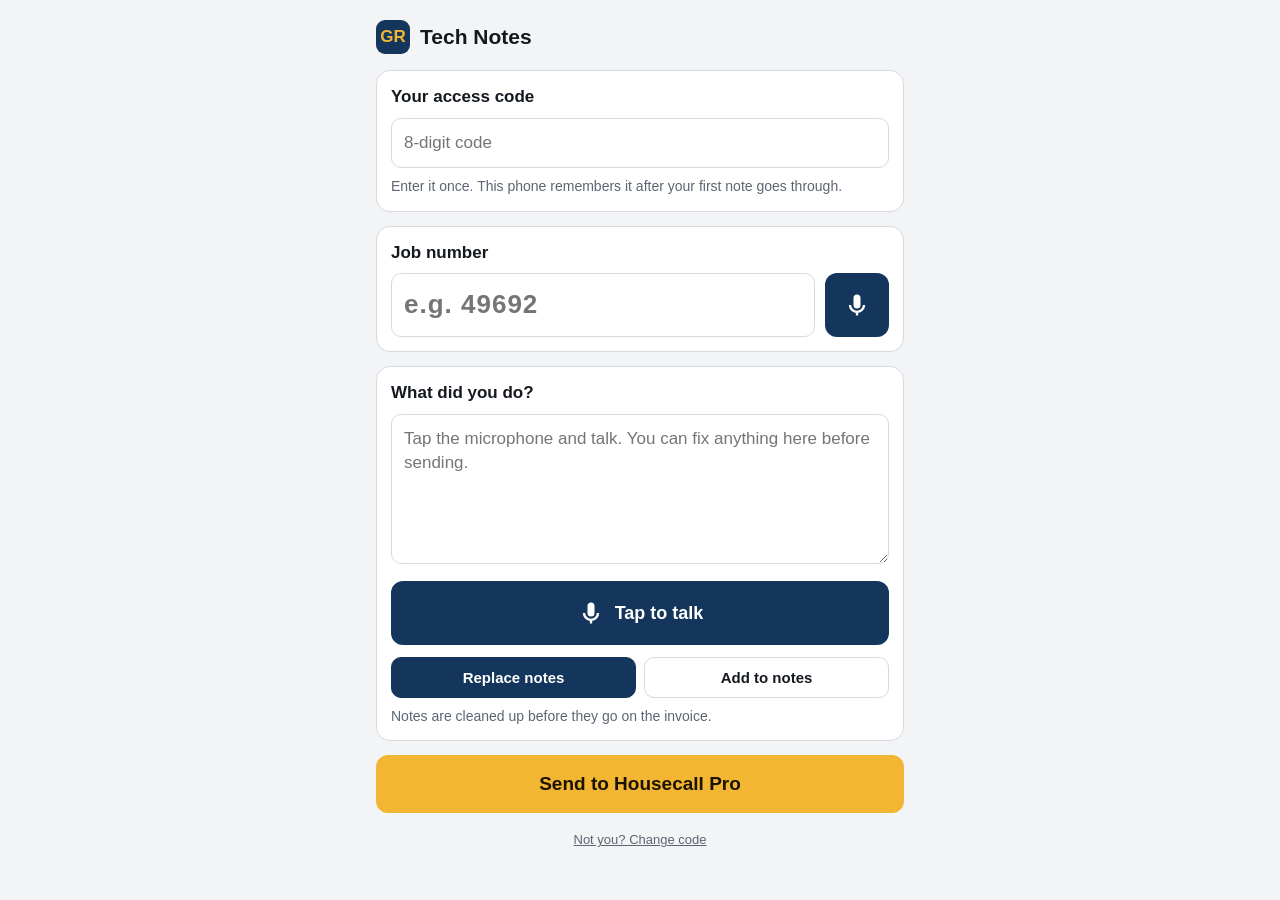
==== index.html @ 6d9fc936 "Fix repeated words in voice notes on Android Listen one phrase at a time instead of Chrome's continu" ====
<!doctype html>
<html lang="en">
<head>
<meta charset="utf-8">
<meta name="viewport" content="width=device-width, initial-scale=1, viewport-fit=cover">
<meta name="theme-color" content="#14365c">
<meta name="robots" content="noindex">
<title>Tech Notes</title>
<link rel="icon" href="data:image/svg+xml,%3Csvg xmlns='http://www.w3.org/2000/svg' viewBox='0 0 64 64'%3E%3Crect width='64' height='64' rx='14' fill='%2314365c'/%3E%3Crect x='25' y='12' width='14' height='26' rx='7' fill='%23f2b632'/%3E%3Cpath d='M18 32a14 14 0 0 0 28 0' stroke='%23f2b632' stroke-width='4' fill='none'/%3E%3Crect x='30' y='46' width='4' height='8' fill='%23f2b632'/%3E%3C/svg%3E">
<style>
  :root {
    --bg: #f3f4f6; --card: #ffffff; --ink: #14181f; --muted: #5d6573; --line: #d5d9e0;
    --brand: #14365c; --accent: #f2b632; --ok-bg: #e4f4e8; --ok-ink: #14532d;
    --err-bg: #fde8e8; --err-ink: #7f1d1d; --rec: #c62828;
  }
  @media (prefers-color-scheme: dark) {
    :root { --bg: #0f1216; --card: #191d23; --ink: #eef1f5; --muted: #9aa3b0; --line: #2e343d;
      --ok-bg: #12301d; --ok-ink: #b9f0c9; --err-bg: #3a1515; --err-ink: #ffc9c9; }
  }
  * { box-sizing: border-box; }
  html, body { margin: 0; background: var(--bg); color: var(--ink); }
  body { font: 17px/1.45 -apple-system, "Segoe UI", Roboto, Arial, sans-serif;
         padding: 16px 16px calc(24px + env(safe-area-inset-bottom)); max-width: 560px; margin: 0 auto; }
  header { display: flex; align-items: center; gap: 10px; margin: 4px 0 16px; }
  header .dot { width: 34px; height: 34px; border-radius: 9px; background: var(--brand);
                display: grid; place-items: center; color: var(--accent); font-weight: 800; }
  h1 { font-size: 21px; margin: 0; }
  .card { background: var(--card); border: 1px solid var(--line); border-radius: 14px; padding: 14px; margin-bottom: 14px; }
  label { display: block; font-weight: 650; margin-bottom: 8px; }
  .row { display: flex; gap: 10px; align-items: stretch; }
  input, textarea { width: 100%; font: inherit; color: var(--ink); background: var(--card);
                    border: 1px solid var(--line); border-radius: 10px; padding: 12px; }
  #job { font-size: 26px; font-weight: 700; letter-spacing: 1px; }
  textarea { min-height: 150px; resize: vertical; }
  .mic { flex: 0 0 64px; border: 0; border-radius: 12px; background: var(--brand); color: #fff;
         display: grid; place-items: center; cursor: pointer; }
  .mic svg { width: 28px; height: 28px; }
  .mic.big { width: 100%; height: 64px; flex: none; margin-top: 10px; font-family: inherit; font-size: 18px; font-weight: 650; gap: 10px;
             display: flex; justify-content: center; align-items: center; }
  .mic.rec { background: var(--rec); animation: pulse 1.2s infinite; }
  @keyframes pulse { 50% { opacity: .75; } }
  .hint { font-size: 14px; color: var(--muted); margin-top: 8px; }
  .toggle { display: flex; gap: 8px; margin-top: 12px; }
  .toggle button { flex: 1; padding: 11px; font-family: inherit; font-size: 15px; font-weight: 600; border-radius: 10px;
                   border: 1px solid var(--line); background: var(--card); color: var(--ink); }
  .toggle button[aria-pressed="true"] { background: var(--brand); color: #fff; border-color: var(--brand); }
  #send { width: 100%; padding: 18px; border: 0; border-radius: 12px; background: var(--accent);
          color: #1a1300; font-family: inherit; font-size: 19px; font-weight: 800; }
  #send:disabled { opacity: .55; }
  #msg { display: none; white-space: pre-wrap; border-radius: 12px; padding: 14px; margin-top: 14px; }
  #msg.ok { display: block; background: var(--ok-bg); color: var(--ok-ink); }
  #msg.err { display: block; background: var(--err-bg); color: var(--err-ink); }
  #codeCard { display: none; }
  a { color: inherit; }
  footer { text-align: center; font-size: 13px; color: var(--muted); margin-top: 18px; }
</style>
</head>
<body>
<header>
  <div class="dot">GR</div>
  <h1>Tech Notes</h1>
</header>

<div class="card" id="codeCard">
  <label for="code">Your access code</label>
  <input id="code" inputmode="numeric" autocomplete="off" placeholder="8-digit code">
  <div class="hint">Enter it once. This phone remembers it after your first note goes through.</div>
</div>

<div class="card">
  <label for="job">Job number</label>
  <div class="row">
    <input id="job" inputmode="numeric" autocomplete="off" placeholder="e.g. 49692">
    <button class="mic" id="micJob" aria-label="Say the job number">
      <svg viewBox="0 0 24 24" fill="currentColor"><path d="M12 15a3 3 0 0 0 3-3V6a3 3 0 0 0-6 0v6a3 3 0 0 0 3 3zm5-3a5 5 0 0 1-10 0H5a7 7 0 0 0 6 6.92V21h2v-2.08A7 7 0 0 0 19 12h-2z"/></svg>
    </button>
  </div>
</div>

<div class="card">
  <label for="notes">What did you do?</label>
  <textarea id="notes" placeholder="Tap the microphone and talk. You can fix anything here before sending."></textarea>
  <button class="mic big" id="micNotes">
    <svg viewBox="0 0 24 24" fill="currentColor" width="24" height="24"><path d="M12 15a3 3 0 0 0 3-3V6a3 3 0 0 0-6 0v6a3 3 0 0 0 3 3zm5-3a5 5 0 0 1-10 0H5a7 7 0 0 0 6 6.92V21h2v-2.08A7 7 0 0 0 19 12h-2z"/></svg>
    <span id="micNotesLabel">Tap to talk</span>
  </button>
  <div class="toggle" role="group" aria-label="Replace or add">
    <button id="modeReplace" aria-pressed="true">Replace notes</button>
    <button id="modeAppend" aria-pressed="false">Add to notes</button>
  </div>
  <div class="hint">Notes are cleaned up before they go on the invoice.</div>
</div>

<button id="send">Send to Housecall Pro</button>
<div id="msg" role="status" aria-live="polite"></div>

<footer><a href="#" id="forget">Not you? Change code</a></footer>

<script>
(function () {
  var ENDPOINT = "https://script.google.com/macros/s/AKfycbzmZAs9GmVh6srwcwMabNf2LKEjMH1lumMvy5vlB1AKVbMMjQnGfTmN0z67UpTQc4JC_w/exec";
  var KEY = "grTechCode";
  function $(id) { return document.getElementById(id); }
  function get(k) { try { return localStorage.getItem(k) || ""; } catch (e) { return ""; } }
  function put(k, v) { try { localStorage.setItem(k, v); } catch (e) {} }
  function drop(k) { try { localStorage.removeItem(k); } catch (e) {} }

  function refreshWho() {
    var has = !!get(KEY);
    $("codeCard").style.display = has ? "none" : "block";
  }
  refreshWho();
  $("forget").onclick = function (e) { e.preventDefault(); drop(KEY); $("code").value = ""; refreshWho(); };

  var mode = "replace";
  function setMode(m) {
    mode = m;
    $("modeReplace").setAttribute("aria-pressed", m === "replace");
    $("modeAppend").setAttribute("aria-pressed", m === "append");
  }
  $("modeReplace").onclick = function () { setMode("replace"); };
  $("modeAppend").onclick = function () { setMode("append"); };

  function show(text, ok) { var m = $("msg"); m.textContent = text; m.className = ok ? "ok" : "err"; }

  // ---- speech ----
  var SR = window.SpeechRecognition || window.webkitSpeechRecognition;
  if (!SR) {
    $("micJob").style.display = "none";
    $("micNotes").style.display = "none";
    $("notes").placeholder = "Voice input isn't supported in this browser. Use Chrome, or the microphone on your keyboard.";
  }

  var WORDS = { zero: 0, oh: 0, o: 0, one: 1, won: 1, two: 2, to: 2, too: 2, three: 3, four: 4, for: 4, five: 5,
                six: 6, seven: 7, eight: 8, ate: 8, nine: 9 };
  function toDigits(s) {
    return s.toLowerCase().replace(/[a-z]+/g, function (w) { return w in WORDS ? String(WORDS[w]) : " "; })
            .replace(/[^0-9-]/g, "");
  }

  var active = null;
  function stopAll() { if (active) { active.keep = false; try { active.rec.stop(); } catch (e) {} } }

  function listen(btn, opts) {
    if (active && active.btn === btn) { stopAll(); return; }
    stopAll();
    // Chrome on Android repeats words in continuous mode, so we always listen one
    // phrase at a time and restart between phrases while the button is on.
    var state = { btn: btn, keep: !!opts.continuous, rec: null, lastHeard: Date.now() };
    var base = opts.base ? opts.base() : "";
    function start() {
      var rec = new SR();
      rec.lang = "en-US";
      rec.continuous = false;
      rec.interimResults = true;
      rec.maxAlternatives = 1;
      state.rec = rec;
      rec.onresult = function (ev) {
        // Use only the newest result; Android can resend earlier partials.
        var r = ev.results[ev.results.length - 1];
        var text = r[0].transcript.trim();
        state.lastHeard = Date.now();
        if (r.isFinal) opts.onText(base, text + " ", "");
        else opts.onText(base, "", text);
      };
      rec.onerror = function (ev) {
        if (ev.error === "not-allowed" || ev.error === "service-not-allowed") {
          state.keep = false;
          show("❌ Microphone is blocked. Allow microphone access for this site in your browser settings.", false);
        }
      };
      rec.onend = function () {
        base = opts.base ? opts.base() : base;
        var idle = Date.now() - state.lastHeard > 20000;  // stop after 20s of silence
        if (state.keep && !idle && active === state) { try { start(); } catch (e) { finish(); } }
        else finish();
      };
      rec.start();
    }
    function finish() {
      btn.classList.remove("rec");
      if (opts.label) opts.label(false);
      if (active === state) active = null;
      if (opts.done) opts.done();
    }
    active = state;
    btn.classList.add("rec");
    if (opts.label) opts.label(true);
    try { start(); } catch (e) { finish(); }
  }

  $("micJob").onclick = function () {
    listen($("micJob"), {
      continuous: false,
      onText: function (_b, fin, interim) { var d = toDigits(fin + interim); if (d) $("job").value = d; }
    });
  };

  $("micNotes").onclick = function () {
    listen($("micNotes"), {
      continuous: true,
      base: function () { var v = $("notes").value.trim(); return v ? v + " " : ""; },
      onText: function (base, fin, interim) { $("notes").value = (base + fin + interim).replace(/\s+/g, " ").trimStart(); },
      label: function (on) { $("micNotesLabel").textContent = on ? "Listening… tap to stop" : "Tap to talk"; }
    });
  };

  // ---- send ----
  $("send").onclick = function () {
    stopAll();
    var code = get(KEY) || $("code").value.trim();
    var job = $("job").value.trim();
    var notes = $("notes").value.trim();
    if (!code) { show("❌ Enter your access code first.", false); return; }
    if (!/^\d+(-\d+)?$/.test(job)) { show("❌ Say or type the job number.", false); return; }
    if (!notes) { show("❌ Add your notes first.", false); return; }
    var b = $("send");
    b.disabled = true; b.textContent = "Sending…"; $("msg").className = "";
    fetch(ENDPOINT, {
      method: "POST",
      headers: { "Content-Type": "text/plain" },
      body: JSON.stringify({ token: code, job: job, summary: notes, mode: mode })
    }).then(function (r) { return r.text(); }).then(function (t) {
      var ok = t.indexOf("✅") === 0;
      show(t, ok);
      if (ok) {
        if (!get(KEY)) put(KEY, code);
        $("notes").value = ""; setMode("replace"); refreshWho();
      }
    }).catch(function () {
      show("❌ Couldn't reach the server. Check your signal and try again. Your notes are still here.", false);
    }).then(function () { b.disabled = false; b.textContent = "Send to Housecall Pro"; });
  };
})();
</script>
</body>
</html>
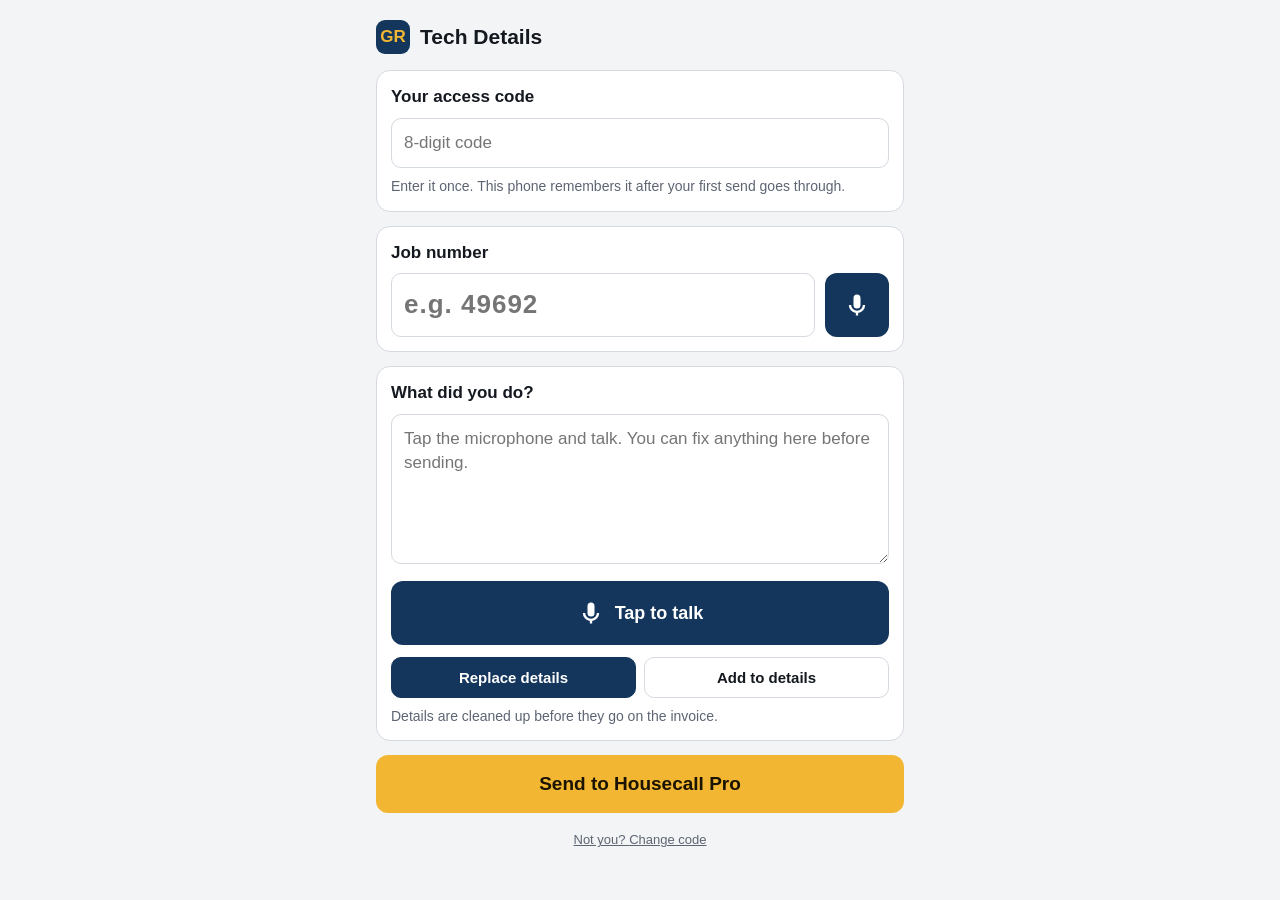
==== commit ee9e29df: "Rename notes to details on the page Co-Authored-By: Claude Opus 5.5 <noreply@anthropic.com> Claude-S" ====
--- a/index.html
+++ b/index.html
@@ -5,7 +5,7 @@
 <meta name="viewport" content="width=device-width, initial-scale=1, viewport-fit=cover">
 <meta name="theme-color" content="#14365c">
 <meta name="robots" content="noindex">
-<title>Tech Notes</title>
+<title>Tech Details</title>
 <link rel="icon" href="data:image/svg+xml,%3Csvg xmlns='http://www.w3.org/2000/svg' viewBox='0 0 64 64'%3E%3Crect width='64' height='64' rx='14' fill='%2314365c'/%3E%3Crect x='25' y='12' width='14' height='26' rx='7' fill='%23f2b632'/%3E%3Cpath d='M18 32a14 14 0 0 0 28 0' stroke='%23f2b632' stroke-width='4' fill='none'/%3E%3Crect x='30' y='46' width='4' height='8' fill='%23f2b632'/%3E%3C/svg%3E">
 <style>
   :root {
@@ -58,13 +58,13 @@
 <body>
 <header>
   <div class="dot">GR</div>
-  <h1>Tech Notes</h1>
+  <h1>Tech Details</h1>
 </header>
 
 <div class="card" id="codeCard">
   <label for="code">Your access code</label>
   <input id="code" inputmode="numeric" autocomplete="off" placeholder="8-digit code">
-  <div class="hint">Enter it once. This phone remembers it after your first note goes through.</div>
+  <div class="hint">Enter it once. This phone remembers it after your first send goes through.</div>
 </div>
 
 <div class="card">
@@ -85,10 +85,10 @@
     <span id="micNotesLabel">Tap to talk</span>
   </button>
   <div class="toggle" role="group" aria-label="Replace or add">
-    <button id="modeReplace" aria-pressed="true">Replace notes</button>
-    <button id="modeAppend" aria-pressed="false">Add to notes</button>
+    <button id="modeReplace" aria-pressed="true">Replace details</button>
+    <button id="modeAppend" aria-pressed="false">Add to details</button>
   </div>
-  <div class="hint">Notes are cleaned up before they go on the invoice.</div>
+  <div class="hint">Details are cleaned up before they go on the invoice.</div>
 </div>
 
 <button id="send">Send to Housecall Pro</button>
@@ -139,14 +139,20 @@
   }
 
   var active = null;
-  function stopAll() { if (active) { active.keep = false; try { active.rec.stop(); } catch (e) {} } }
+  // Stop listening; if cb is given, call it once the last phrase has been written in.
+  function stopAll(cb) {
+    if (!active) { if (cb) cb(); return; }
+    if (cb) active.after.push(cb);
+    active.keep = false;
+    try { active.rec.stop(); } catch (e) {}
+  }
 
   function listen(btn, opts) {
     if (active && active.btn === btn) { stopAll(); return; }
     stopAll();
     // Chrome on Android repeats words in continuous mode, so we always listen one
     // phrase at a time and restart between phrases while the button is on.
-    var state = { btn: btn, keep: !!opts.continuous, rec: null, lastHeard: Date.now() };
+    var state = { btn: btn, keep: !!opts.continuous, rec: null, lastHeard: Date.now(), after: [] };
     var base = opts.base ? opts.base() : "";
     function start() {
       var rec = new SR();
@@ -182,6 +188,8 @@
       if (opts.label) opts.label(false);
       if (active === state) active = null;
       if (opts.done) opts.done();
+      var cbs = state.after; state.after = [];
+      cbs.forEach(function (f) { f(); });
     }
     active = state;
     btn.classList.add("rec");
@@ -207,13 +215,24 @@
 
   // ---- send ----
   $("send").onclick = function () {
-    stopAll();
+    var b = $("send");
+    if (b.disabled) return;
+    if (!active) { send(); return; }
+    // Still listening: stop the mic and wait for the last phrase before sending.
+    b.disabled = true; b.textContent = "Finishing…";
+    var done = false;
+    function go() { if (done) return; done = true; b.disabled = false; send(); }
+    stopAll(go);
+    setTimeout(go, 2500);
+  };
+
+  function send() {
     var code = get(KEY) || $("code").value.trim();
     var job = $("job").value.trim();
     var notes = $("notes").value.trim();
     if (!code) { show("❌ Enter your access code first.", false); return; }
     if (!/^\d+(-\d+)?$/.test(job)) { show("❌ Say or type the job number.", false); return; }
-    if (!notes) { show("❌ Add your notes first.", false); return; }
+    if (!notes) { show("❌ Add your details first.", false); return; }
     var b = $("send");
     b.disabled = true; b.textContent = "Sending…"; $("msg").className = "";
     fetch(ENDPOINT, {
@@ -228,9 +247,9 @@
         $("notes").value = ""; setMode("replace"); refreshWho();
       }
     }).catch(function () {
-      show("❌ Couldn't reach the server. Check your signal and try again. Your notes are still here.", false);
+      show("❌ Couldn't reach the server. Check your signal and try again. Your details are still here.", false);
     }).then(function () { b.disabled = false; b.textContent = "Send to Housecall Pro"; });
-  };
+  }
 })();
 </script>
 </body>
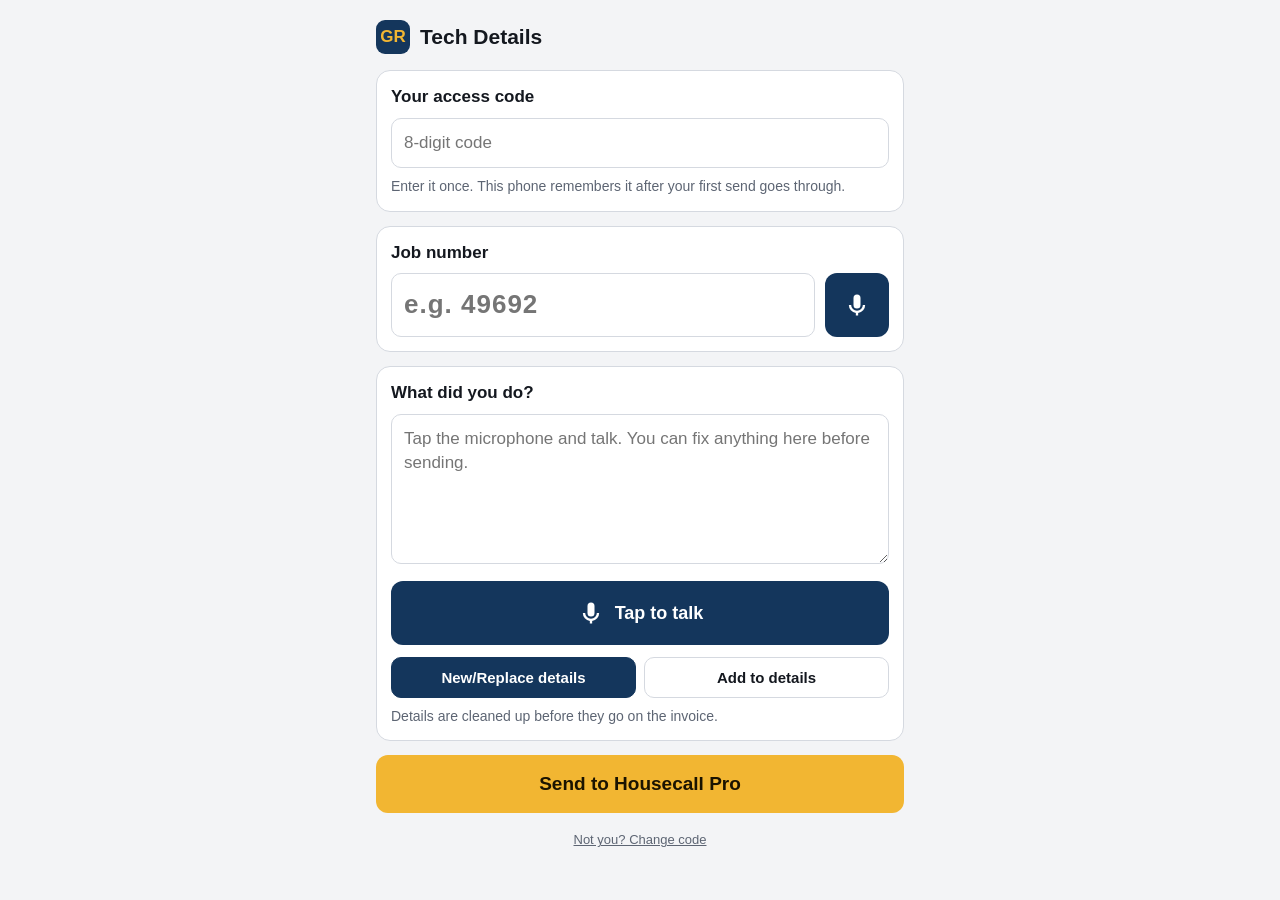
==== commit 5fb503a2: "Rename Replace details button to New/Replace details Co-Authored-By: Claude Opus 5.5 <noreply@anthro" ====
--- a/index.html
+++ b/index.html
@@ -85,7 +85,7 @@
     <span id="micNotesLabel">Tap to talk</span>
   </button>
   <div class="toggle" role="group" aria-label="Replace or add">
-    <button id="modeReplace" aria-pressed="true">Replace details</button>
+    <button id="modeReplace" aria-pressed="true">New/Replace details</button>
     <button id="modeAppend" aria-pressed="false">Add to details</button>
   </div>
   <div class="hint">Details are cleaned up before they go on the invoice.</div>
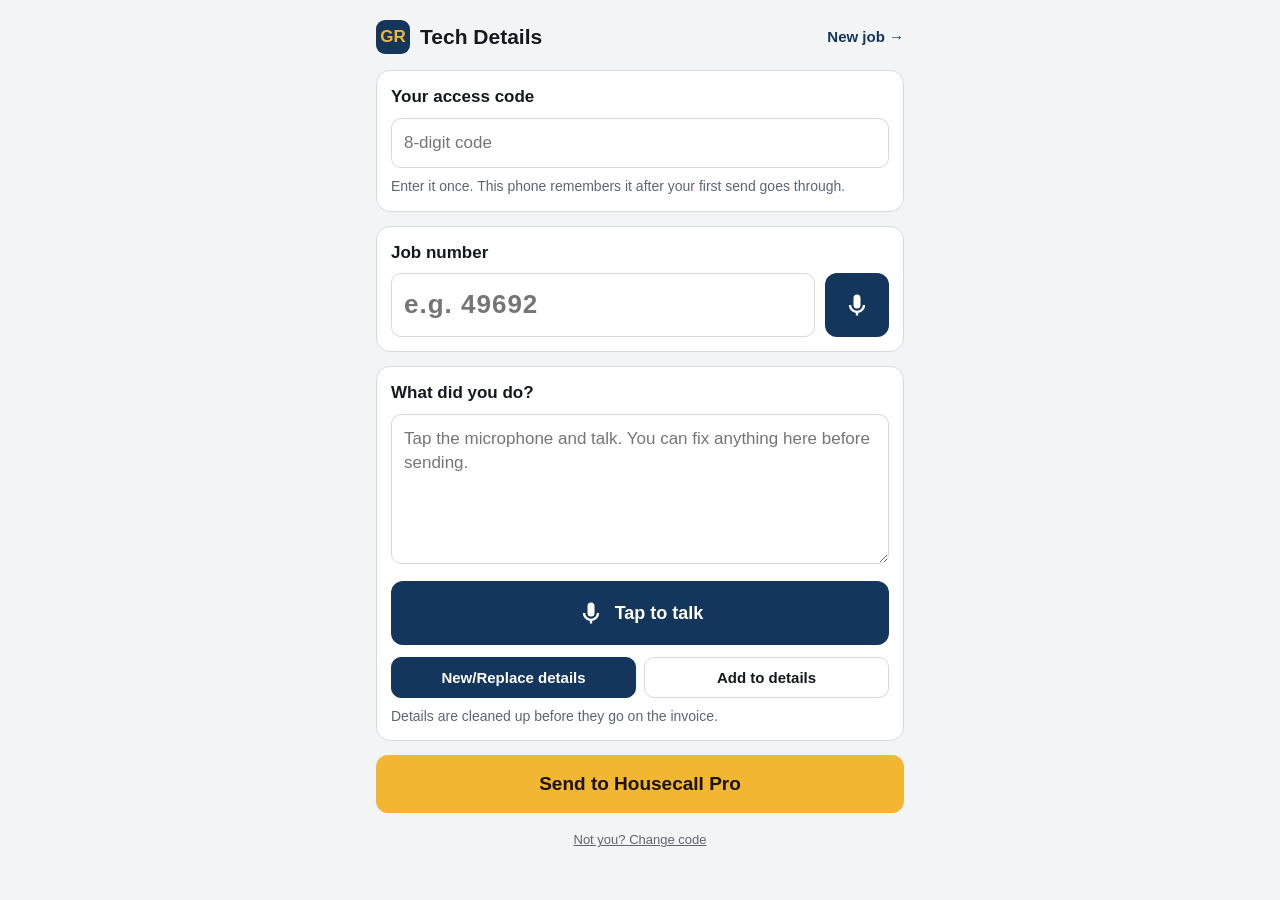
==== commit e589ef0a: "Add New Job voice page; link it from Job notes Co-Authored-By: Claude Opus 5.5 <noreply@anthropic.co" ====
--- a/index.html
+++ b/index.html
@@ -24,7 +24,9 @@
   header { display: flex; align-items: center; gap: 10px; margin: 4px 0 16px; }
   header .dot { width: 34px; height: 34px; border-radius: 9px; background: var(--brand);
                 display: grid; place-items: center; color: var(--accent); font-weight: 800; }
-  h1 { font-size: 21px; margin: 0; }
+  h1 { font-size: 21px; margin: 0; flex: 1; }
+  header a { font-size: 15px; font-weight: 600; color: var(--brand); text-decoration: none; white-space: nowrap; }
+  @media (prefers-color-scheme: dark) { header a { color: var(--accent); } }
   .card { background: var(--card); border: 1px solid var(--line); border-radius: 14px; padding: 14px; margin-bottom: 14px; }
   label { display: block; font-weight: 650; margin-bottom: 8px; }
   .row { display: flex; gap: 10px; align-items: stretch; }
@@ -59,6 +61,7 @@
 <header>
   <div class="dot">GR</div>
   <h1>Tech Details</h1>
+  <a href="new-job.html">New job →</a>
 </header>
 
 <div class="card" id="codeCard">
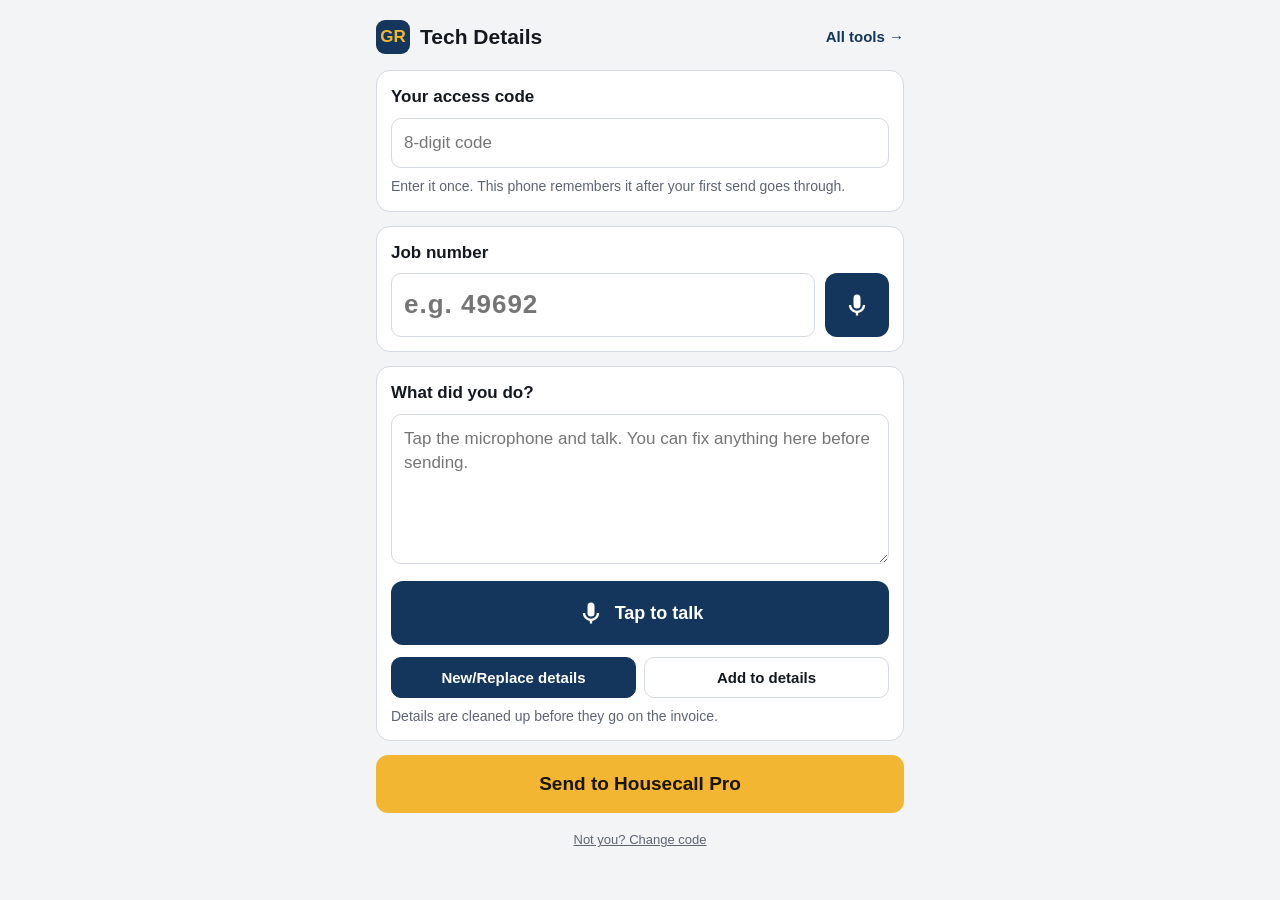
==== commit 90ce4955: "Add voice tools: home page, Dispatch, Estimate, Order Material + Apps Scripts - home.html: one acces" ====
--- a/index.html
+++ b/index.html
@@ -23,10 +23,10 @@
          padding: 16px 16px calc(24px + env(safe-area-inset-bottom)); max-width: 560px; margin: 0 auto; }
   header { display: flex; align-items: center; gap: 10px; margin: 4px 0 16px; }
   header .dot { width: 34px; height: 34px; border-radius: 9px; background: var(--brand);
-                display: grid; place-items: center; color: var(--accent); font-weight: 800; }
+                display: grid; place-items: center; color: var(--accent); font-weight: 800; text-decoration: none; flex: none; }
   h1 { font-size: 21px; margin: 0; flex: 1; }
-  header a { font-size: 15px; font-weight: 600; color: var(--brand); text-decoration: none; white-space: nowrap; }
-  @media (prefers-color-scheme: dark) { header a { color: var(--accent); } }
+  header a.nav { font-size: 15px; font-weight: 600; color: var(--brand); text-decoration: none; white-space: nowrap; }
+  @media (prefers-color-scheme: dark) { header a.nav { color: var(--accent); } }
   .card { background: var(--card); border: 1px solid var(--line); border-radius: 14px; padding: 14px; margin-bottom: 14px; }
   label { display: block; font-weight: 650; margin-bottom: 8px; }
   .row { display: flex; gap: 10px; align-items: stretch; }
@@ -59,9 +59,9 @@
 </head>
 <body>
 <header>
-  <div class="dot">GR</div>
+  <a class="dot" href="home.html" aria-label="All tools">GR</a>
   <h1>Tech Details</h1>
-  <a href="new-job.html">New job →</a>
+  <a class="nav" href="home.html">All tools →</a>
 </header>
 
 <div class="card" id="codeCard">
@@ -99,9 +99,11 @@
 
 <footer><a href="#" id="forget">Not you? Change code</a></footer>
 
+<script src="config.js"></script>
 <script>
 (function () {
-  var ENDPOINT = "https://script.google.com/macros/s/AKfycbzmZAs9GmVh6srwcwMabNf2LKEjMH1lumMvy5vlB1AKVbMMjQnGfTmN0z67UpTQc4JC_w/exec";
+  var ENDPOINT = (window.GR_ENDPOINTS && window.GR_ENDPOINTS.notes) ||
+                 "https://script.google.com/macros/s/AKfycbzmZAs9GmVh6srwcwMabNf2LKEjMH1lumMvy5vlB1AKVbMMjQnGfTmN0z67UpTQc4JC_w/exec";
   var KEY = "grTechCode";
   function $(id) { return document.getElementById(id); }
   function get(k) { try { return localStorage.getItem(k) || ""; } catch (e) { return ""; } }
@@ -247,6 +249,7 @@
       show(t, ok);
       if (ok) {
         if (!get(KEY)) put(KEY, code);
+        try { var r = JSON.parse(get("grRecent") || "[]"); r.unshift({ tool: "Job Notes", text: "Job " + job, at: Date.now() }); put("grRecent", JSON.stringify(r.slice(0, 20))); } catch (e) {}
         $("notes").value = ""; setMode("replace"); refreshWho();
       }
     }).catch(function () {
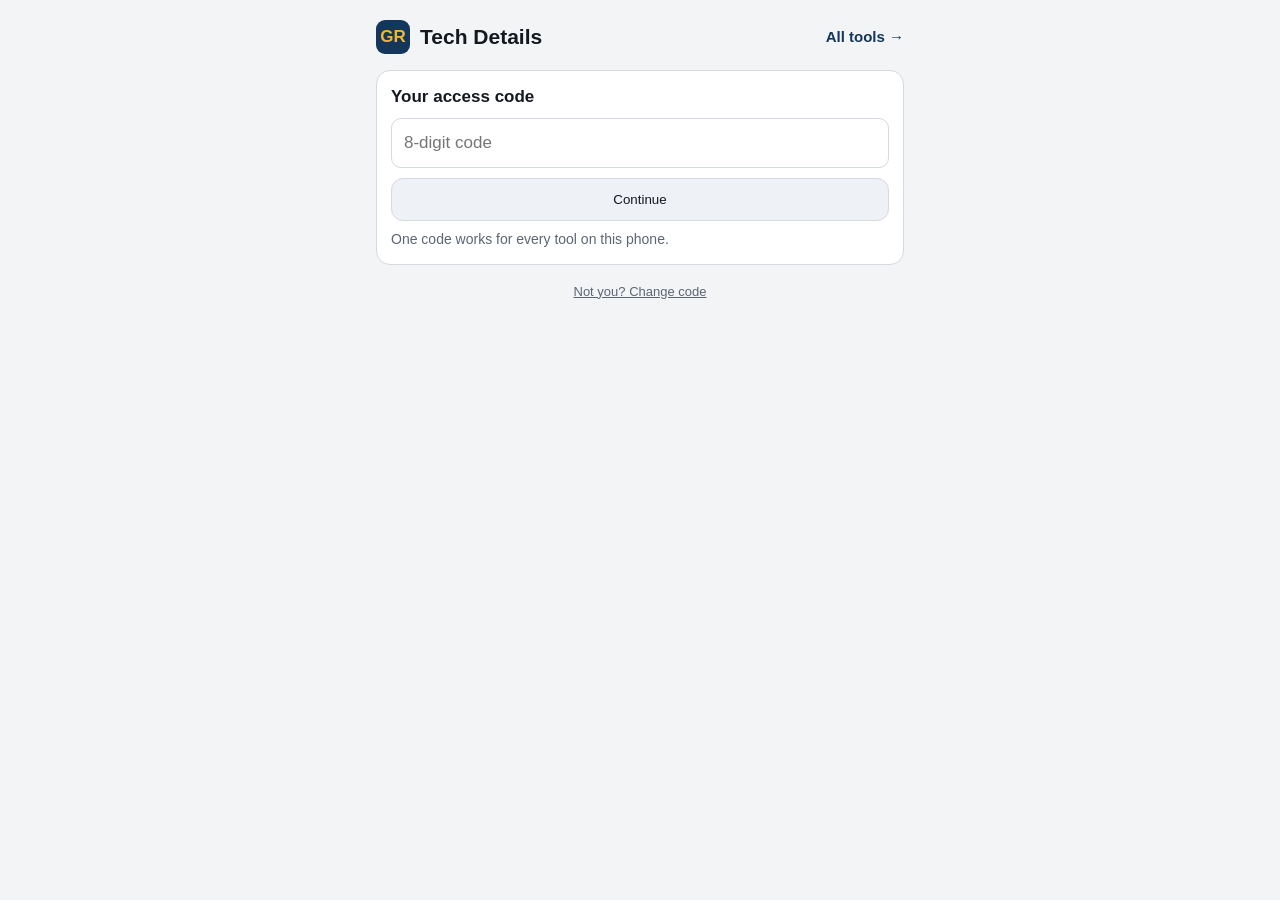
==== commit ab700c8e: "Every page works offline; shared gr.css + gr-common.js replace duplicated code - New Job, Dispatch, " ====
--- a/index.html
+++ b/index.html
@@ -5,43 +5,22 @@
 <meta name="viewport" content="width=device-width, initial-scale=1, viewport-fit=cover">
 <meta name="theme-color" content="#14365c">
 <meta name="robots" content="noindex">
+<meta name="apple-mobile-web-app-capable" content="yes">
+<meta name="apple-mobile-web-app-title" content="Golden Rule">
+<link rel="manifest" href="manifest.webmanifest">
 <title>Tech Details</title>
-<link rel="icon" href="data:image/svg+xml,%3Csvg xmlns='http://www.w3.org/2000/svg' viewBox='0 0 64 64'%3E%3Crect width='64' height='64' rx='14' fill='%2314365c'/%3E%3Crect x='25' y='12' width='14' height='26' rx='7' fill='%23f2b632'/%3E%3Cpath d='M18 32a14 14 0 0 0 28 0' stroke='%23f2b632' stroke-width='4' fill='none'/%3E%3Crect x='30' y='46' width='4' height='8' fill='%23f2b632'/%3E%3C/svg%3E">
+<link rel="icon" href="icon.svg" type="image/svg+xml">
+<link rel="apple-touch-icon" href="icon-192.png">
+<link rel="stylesheet" href="gr.css">
 <style>
-  :root {
-    --bg: #f3f4f6; --card: #ffffff; --ink: #14181f; --muted: #5d6573; --line: #d5d9e0;
-    --brand: #14365c; --accent: #f2b632; --ok-bg: #e4f4e8; --ok-ink: #14532d;
-    --err-bg: #fde8e8; --err-ink: #7f1d1d; --rec: #c62828;
-  }
-  @media (prefers-color-scheme: dark) {
-    :root { --bg: #0f1216; --card: #191d23; --ink: #eef1f5; --muted: #9aa3b0; --line: #2e343d;
-      --ok-bg: #12301d; --ok-ink: #b9f0c9; --err-bg: #3a1515; --err-ink: #ffc9c9; }
-  }
-  * { box-sizing: border-box; }
-  html, body { margin: 0; background: var(--bg); color: var(--ink); }
-  body { font: 17px/1.45 -apple-system, "Segoe UI", Roboto, Arial, sans-serif;
-         padding: 16px 16px calc(24px + env(safe-area-inset-bottom)); max-width: 560px; margin: 0 auto; }
-  header { display: flex; align-items: center; gap: 10px; margin: 4px 0 16px; }
-  header .dot { width: 34px; height: 34px; border-radius: 9px; background: var(--brand);
-                display: grid; place-items: center; color: var(--accent); font-weight: 800; text-decoration: none; flex: none; }
-  h1 { font-size: 21px; margin: 0; flex: 1; }
-  header a.nav { font-size: 15px; font-weight: 600; color: var(--brand); text-decoration: none; white-space: nowrap; }
-  @media (prefers-color-scheme: dark) { header a.nav { color: var(--accent); } }
-  .card { background: var(--card); border: 1px solid var(--line); border-radius: 14px; padding: 14px; margin-bottom: 14px; }
-  label { display: block; font-weight: 650; margin-bottom: 8px; }
-  .row { display: flex; gap: 10px; align-items: stretch; }
-  input, textarea { width: 100%; font: inherit; color: var(--ink); background: var(--card);
-                    border: 1px solid var(--line); border-radius: 10px; padding: 12px; }
+  label { margin-bottom: 8px; }
+  .row { gap: 10px; align-items: stretch; }
+  input, textarea { padding: 12px; }
   #job { font-size: 26px; font-weight: 700; letter-spacing: 1px; }
-  textarea { min-height: 150px; resize: vertical; }
-  .mic { flex: 0 0 64px; border: 0; border-radius: 12px; background: var(--brand); color: #fff;
-         display: grid; place-items: center; cursor: pointer; }
+  textarea { min-height: 150px; }
+  .mic { width: auto; height: auto; flex: 0 0 64px; display: grid; place-items: center; }
   .mic svg { width: 28px; height: 28px; }
-  .mic.big { width: 100%; height: 64px; flex: none; margin-top: 10px; font-family: inherit; font-size: 18px; font-weight: 650; gap: 10px;
-             display: flex; justify-content: center; align-items: center; }
-  .mic.rec { background: var(--rec); animation: pulse 1.2s infinite; }
-  @keyframes pulse { 50% { opacity: .75; } }
-  .hint { font-size: 14px; color: var(--muted); margin-top: 8px; }
+  .mic.big { width: 100%; height: 64px; flex: none; margin-top: 10px; font-size: 18px; font-weight: 650; display: flex; }
   .toggle { display: flex; gap: 8px; margin-top: 12px; }
   .toggle button { flex: 1; padding: 11px; font-family: inherit; font-size: 15px; font-weight: 600; border-radius: 10px;
                    border: 1px solid var(--line); background: var(--card); color: var(--ink); }
@@ -49,12 +28,16 @@
   #send { width: 100%; padding: 18px; border: 0; border-radius: 12px; background: var(--accent);
           color: #1a1300; font-family: inherit; font-size: 19px; font-weight: 800; }
   #send:disabled { opacity: .55; }
-  #msg { display: none; white-space: pre-wrap; border-radius: 12px; padding: 14px; margin-top: 14px; }
-  #msg.ok { display: block; background: var(--ok-bg); color: var(--ok-ink); }
-  #msg.err { display: block; background: var(--err-bg); color: var(--err-ink); }
-  #codeCard { display: none; }
-  a { color: inherit; }
-  footer { text-align: center; font-size: 13px; color: var(--muted); margin-top: 18px; }
+  #msg { padding: 14px; margin-top: 14px; }
+  .ob { border-top: 1px solid var(--line); padding: 10px 0; }
+  .ob:first-child { border-top: 0; padding-top: 2px; }
+  .ob b { display: block; }
+  .ob .txt { font-size: 14px; color: var(--muted); white-space: nowrap; overflow: hidden; text-overflow: ellipsis; }
+  .ob .st { font-size: 14px; margin-top: 4px; }
+  .ob .st.err { color: var(--err-ink); }
+  .ob .acts { display: flex; gap: 8px; margin-top: 8px; }
+  .ob .acts button { flex: 1; padding: 9px; font-family: inherit; font-size: 14px; font-weight: 600; border-radius: 9px;
+                     border: 1px solid var(--line); background: var(--card); color: var(--ink); }
 </style>
 </head>
 <body>
@@ -64,12 +47,15 @@
   <a class="nav" href="home.html">All tools →</a>
 </header>
 
-<div class="card" id="codeCard">
+<div class="card hidden" id="codeCard">
   <label for="code">Your access code</label>
   <input id="code" inputmode="numeric" autocomplete="off" placeholder="8-digit code">
-  <div class="hint">Enter it once. This phone remembers it after your first send goes through.</div>
-</div>
-
+  <button class="btn" id="codeGo">Continue</button>
+  <div class="status" id="codeMsg"></div>
+  <div class="hint">One code works for every tool on this phone.</div>
+</div>
+
+<div id="app" class="hidden">
 <div class="card">
   <label for="job">Job number</label>
   <div class="row">
@@ -95,27 +81,27 @@
 </div>
 
 <button id="send">Send to Housecall Pro</button>
-<div id="msg" role="status" aria-live="polite"></div>
+<div id="msg" class="status" role="status" aria-live="polite"></div>
+
+<div class="card hidden" id="outboxCard">
+  <label>Waiting to send</label>
+  <div class="hint" id="outboxHint">Saved on this phone. They send themselves when you're back in signal, or next time you open this page.</div>
+  <div id="outboxList"></div>
+</div>
+</div>
 
 <footer><a href="#" id="forget">Not you? Change code</a></footer>
 
 <script src="config.js"></script>
+<script src="gr-common.js"></script>
 <script>
 (function () {
-  var ENDPOINT = (window.GR_ENDPOINTS && window.GR_ENDPOINTS.notes) ||
-                 "https://script.google.com/macros/s/AKfycbzmZAs9GmVh6srwcwMabNf2LKEjMH1lumMvy5vlB1AKVbMMjQnGfTmN0z67UpTQc4JC_w/exec";
-  var KEY = "grTechCode";
-  function $(id) { return document.getElementById(id); }
-  function get(k) { try { return localStorage.getItem(k) || ""; } catch (e) { return ""; } }
-  function put(k, v) { try { localStorage.setItem(k, v); } catch (e) {} }
-  function drop(k) { try { localStorage.removeItem(k); } catch (e) {} }
-
-  function refreshWho() {
-    var has = !!get(KEY);
-    $("codeCard").style.display = has ? "none" : "block";
-  }
-  refreshWho();
-  $("forget").onclick = function (e) { e.preventDefault(); drop(KEY); $("code").value = ""; refreshWho(); };
+  var $ = GR.$, el = GR.el, show = GR.show;
+  var ENDPOINT = GR.endpoint("notes");
+  function say(text, kind) { GR.say("msg", text, kind); }
+
+  // No server check on open: the code is proven by the first note that goes through, so the page works with no signal.
+  GR.boot({ key: "notes", init: false, ready: function () { renderBox(); flushSoon(); } });
 
   var mode = "replace";
   function setMode(m) {
@@ -126,136 +112,145 @@
   $("modeReplace").onclick = function () { setMode("replace"); };
   $("modeAppend").onclick = function () { setMode("append"); };
 
-  function show(text, ok) { var m = $("msg"); m.textContent = text; m.className = ok ? "ok" : "err"; }
+  // What's typed or dictated stays on the phone until it's sent.
+  GR.draft($("notes"), "notes");
+  GR.draft($("job"), "notesJob");
 
   // ---- speech ----
-  var SR = window.SpeechRecognition || window.webkitSpeechRecognition;
-  if (!SR) {
-    $("micJob").style.display = "none";
-    $("micNotes").style.display = "none";
+  if (!GR.speech) {
+    show($("micJob"), false); show($("micNotes"), false);
     $("notes").placeholder = "Voice input isn't supported in this browser. Use Chrome, or the microphone on your keyboard.";
   }
-
   var WORDS = { zero: 0, oh: 0, o: 0, one: 1, won: 1, two: 2, to: 2, too: 2, three: 3, four: 4, for: 4, five: 5,
                 six: 6, seven: 7, eight: 8, ate: 8, nine: 9 };
   function toDigits(s) {
-    return s.toLowerCase().replace(/[a-z]+/g, function (w) { return w in WORDS ? String(WORDS[w]) : " "; })
-            .replace(/[^0-9-]/g, "");
-  }
-
-  var active = null;
-  // Stop listening; if cb is given, call it once the last phrase has been written in.
-  function stopAll(cb) {
-    if (!active) { if (cb) cb(); return; }
-    if (cb) active.after.push(cb);
-    active.keep = false;
-    try { active.rec.stop(); } catch (e) {}
-  }
-
-  function listen(btn, opts) {
-    if (active && active.btn === btn) { stopAll(); return; }
-    stopAll();
-    // Chrome on Android repeats words in continuous mode, so we always listen one
-    // phrase at a time and restart between phrases while the button is on.
-    var state = { btn: btn, keep: !!opts.continuous, rec: null, lastHeard: Date.now(), after: [] };
-    var base = opts.base ? opts.base() : "";
-    function start() {
-      var rec = new SR();
-      rec.lang = "en-US";
-      rec.continuous = false;
-      rec.interimResults = true;
-      rec.maxAlternatives = 1;
-      state.rec = rec;
-      rec.onresult = function (ev) {
-        // Use only the newest result; Android can resend earlier partials.
-        var r = ev.results[ev.results.length - 1];
-        var text = r[0].transcript.trim();
-        state.lastHeard = Date.now();
-        if (r.isFinal) opts.onText(base, text + " ", "");
-        else opts.onText(base, "", text);
-      };
-      rec.onerror = function (ev) {
-        if (ev.error === "not-allowed" || ev.error === "service-not-allowed") {
-          state.keep = false;
-          show("❌ Microphone is blocked. Allow microphone access for this site in your browser settings.", false);
-        }
-      };
-      rec.onend = function () {
-        base = opts.base ? opts.base() : base;
-        var idle = Date.now() - state.lastHeard > 20000;  // stop after 20s of silence
-        if (state.keep && !idle && active === state) { try { start(); } catch (e) { finish(); } }
-        else finish();
-      };
-      rec.start();
-    }
-    function finish() {
-      btn.classList.remove("rec");
-      if (opts.label) opts.label(false);
-      if (active === state) active = null;
-      if (opts.done) opts.done();
-      var cbs = state.after; state.after = [];
-      cbs.forEach(function (f) { f(); });
-    }
-    active = state;
-    btn.classList.add("rec");
-    if (opts.label) opts.label(true);
-    try { start(); } catch (e) { finish(); }
-  }
-
+    return s.toLowerCase().replace(/[a-z]+/g, function (w) { return w in WORDS ? String(WORDS[w]) : " "; }).replace(/[^0-9-]/g, "");
+  }
   $("micJob").onclick = function () {
-    listen($("micJob"), {
-      continuous: false,
+    GR.listen($("micJob"), {
+      continuous: false, onError: say,
       onText: function (_b, fin, interim) { var d = toDigits(fin + interim); if (d) $("job").value = d; }
     });
   };
-
-  $("micNotes").onclick = function () {
-    listen($("micNotes"), {
-      continuous: true,
-      base: function () { var v = $("notes").value.trim(); return v ? v + " " : ""; },
-      onText: function (base, fin, interim) { $("notes").value = (base + fin + interim).replace(/\s+/g, " ").trimStart(); },
-      label: function (on) { $("micNotesLabel").textContent = on ? "Listening… tap to stop" : "Tap to talk"; }
-    });
-  };
+  GR.micFor($("micNotes"), $("notes"), {
+    label: function (on) { $("micNotesLabel").textContent = on ? "Listening… tap to stop" : "Tap to talk"; },
+    onError: say
+  });
 
   // ---- send ----
   $("send").onclick = function () {
     var b = $("send");
     if (b.disabled) return;
-    if (!active) { send(); return; }
     // Still listening: stop the mic and wait for the last phrase before sending.
     b.disabled = true; b.textContent = "Finishing…";
     var done = false;
     function go() { if (done) return; done = true; b.disabled = false; send(); }
-    stopAll(go);
+    GR.stopAll(go);
     setTimeout(go, 2500);
   };
 
+  // ---- outbox: every note is saved on the phone first, then sent; anything that can't reach the
+  //      server stays queued and goes out on its own when signal returns (or next time the page opens).
+  var OUTBOX = "grNotesOutbox";
+  var TIMEOUT_MS = 40000;   // a send normally takes 5–15 s (Haiku cleanup + HCP); past this we treat it as no signal
+  function readBox() { var b = GR.getJ(OUTBOX, []); return Array.isArray(b) ? b : []; }
+  function writeBox(b) { GR.put(OUTBOX, JSON.stringify(b)); renderBox(); }
+  function boxUpdate(id, patch) { var b = readBox(); b.forEach(function (x) { if (x.id === id) Object.keys(patch).forEach(function (k) { x[k] = patch[k]; }); }); writeBox(b); }
+  function boxRemove(id) { writeBox(readBox().filter(function (x) { return x.id !== id; })); }
+  function when(t) { return new Date(t).toLocaleString([], { weekday: "short", hour: "numeric", minute: "2-digit" }); }
+
+  // One attempt at the server. Resolves {ok, text} for a real ✅/❌ reply; rejects on no signal, timeout, or an error
+  // page from Google (so the note stays queued instead of being dropped).
+  function post(item) {
+    if (!ENDPOINT) return Promise.resolve({ ok: false, text: "❌ Job Notes isn't connected yet. Add its URL to config.js." });
+    return GR.post(ENDPOINT, { token: item.token, job: item.job, summary: item.summary, mode: item.mode, req_id: item.id }, TIMEOUT_MS)
+      .then(function (r) { if (!r.ok) throw new Error("http " + r.status); return r.text(); })
+      .then(function (t) {
+        t = t.trim();
+        if (t.indexOf("✅") !== 0 && t.indexOf("❌") !== 0) throw new Error("unexpected reply");
+        GR.offline(false);
+        return { ok: t.indexOf("✅") === 0, text: t };
+      });
+  }
+  function sent(item, text) {
+    boxRemove(item.id);
+    GR.recent("Job Notes", "Job " + item.job);
+    return text;
+  }
+
   function send() {
-    var code = get(KEY) || $("code").value.trim();
+    var code = GR.code() || $("code").value.trim();
     var job = $("job").value.trim();
     var notes = $("notes").value.trim();
-    if (!code) { show("❌ Enter your access code first.", false); return; }
-    if (!/^\d+(-\d+)?$/.test(job)) { show("❌ Say or type the job number.", false); return; }
-    if (!notes) { show("❌ Add your details first.", false); return; }
+    if (!code) { say("❌ Enter your access code first.", "err"); return; }
+    if (!/^\d+(-\d+)?$/.test(job)) { say("❌ Say or type the job number.", "err"); return; }
+    if (!notes) { say("❌ Add your details first.", "err"); return; }
+    var item = { id: GR.rid(), token: code, job: job, summary: notes, mode: mode, at: Date.now() };
+    var box = readBox(); box.push(item); writeBox(box);     // saved before we even try
+    GR.drop("grDraft:notes"); GR.drop("grDraft:notesJob");
     var b = $("send");
-    b.disabled = true; b.textContent = "Sending…"; $("msg").className = "";
-    fetch(ENDPOINT, {
-      method: "POST",
-      headers: { "Content-Type": "text/plain" },
-      body: JSON.stringify({ token: code, job: job, summary: notes, mode: mode })
-    }).then(function (r) { return r.text(); }).then(function (t) {
-      var ok = t.indexOf("✅") === 0;
-      show(t, ok);
-      if (ok) {
-        if (!get(KEY)) put(KEY, code);
-        try { var r = JSON.parse(get("grRecent") || "[]"); r.unshift({ tool: "Job Notes", text: "Job " + job, at: Date.now() }); put("grRecent", JSON.stringify(r.slice(0, 20))); } catch (e) {}
-        $("notes").value = ""; setMode("replace"); refreshWho();
+    b.disabled = true; b.textContent = "Sending…"; say("");
+    post(item).then(function (r) {
+      if (r.ok) { say(sent(item, r.text), "ok"); $("notes").value = ""; setMode("replace"); }
+      else {
+        boxRemove(item.id); say(r.text, "err");   // the server answered: a real problem to fix here (job number, code…)
+        if (/access code|Too many wrong/.test(r.text)) { GR.forgetCode(); GR.show($("codeCard"), true); GR.show($("app"), false); GR.say("codeMsg", r.text.replace(/^❌\s*/, ""), "err"); }
       }
     }).catch(function () {
-      show("❌ Couldn't reach the server. Check your signal and try again. Your details are still here.", false);
-    }).then(function () { b.disabled = false; b.textContent = "Send to Housecall Pro"; });
-  }
+      boxUpdate(item.id, { tries: 1, last: Date.now() });
+      GR.offline(true);
+      $("notes").value = ""; setMode("replace");
+      say("📶 No signal — saved. Job " + job + " will send itself when you're back in range, or next time you open this page. (Anything you type now is a new note.)", "wait");
+    }).then(function () { b.disabled = false; b.textContent = "Send to Housecall Pro"; flushSoon(); });
+  }
+
+  // ---- flush the queue: on open, when the phone comes back online, every minute while something waits ----
+  var flushing = false, flushTimer = null;
+  function flushSoon() { if (flushTimer) clearTimeout(flushTimer); flushTimer = setTimeout(flush, 1500); }
+  function flush(manualId) {
+    if (flushing) return;
+    var items = readBox().filter(function (x) { return manualId ? x.id === manualId : !x.err; });
+    if (!items.length) return;
+    flushing = true;
+    var i = 0, anySent = false;
+    (function next() {
+      if (i >= items.length) { flushing = false; if (anySent) say("✅ Saved notes sent." + (readBox().length ? " " + readBox().length + " still waiting." : ""), "ok"); return; }
+      var item = items[i++];
+      if (!readBox().some(function (x) { return x.id === item.id; })) return next();   // deleted meanwhile
+      boxUpdate(item.id, { sending: true });
+      post(item).then(function (r) {
+        if (r.ok) { sent(item, r.text); anySent = true; }
+        else boxUpdate(item.id, { sending: false, err: r.text.replace(/^❌\s*/, "") });
+        next();
+      }).catch(function () {
+        boxUpdate(item.id, { sending: false, tries: (item.tries || 0) + 1, last: Date.now() });
+        flushing = false;   // no signal: stop here, the rest will fail the same way
+        GR.offline(true);
+        renderBox();
+      });
+    })();
+  }
+  function renderBox() {
+    var box = readBox(), card = $("outboxCard"), list = $("outboxList");
+    show(card, box.length > 0);
+    list.innerHTML = "";
+    box.forEach(function (x) {
+      var d = el("div", "ob");
+      d.appendChild(el("b", null, "Job " + x.job + " · " + when(x.at) + (x.mode === "append" ? " · add to details" : "")));
+      d.appendChild(el("div", "txt", x.summary));
+      d.appendChild(el("div", "st" + (x.err ? " err" : ""), x.sending ? "Sending…" : x.err ? "❌ " + x.err + " — fix it with Edit, or delete it." : "Waiting for signal" + (x.tries ? " · tried " + x.tries + "×" : "")));
+      var acts = el("div", "acts");
+      [["Send now", function () { boxUpdate(x.id, { err: "" }); flush(x.id); }],
+       ["Edit", function () { $("job").value = x.job; $("notes").value = x.summary; setMode(x.mode === "append" ? "append" : "replace"); boxRemove(x.id); GR.saveDrafts(); window.scrollTo({ top: 0, behavior: "smooth" }); }],
+       ["Delete", function () { if (confirm("Delete the saved note for job " + x.job + "?")) boxRemove(x.id); }]
+      ].forEach(function (a) { var bt = el("button", null, a[0]); bt.onclick = a[1]; if (x.sending) bt.disabled = true; acts.appendChild(bt); });
+      d.appendChild(acts);
+      list.appendChild(d);
+    });
+  }
+  window.addEventListener("online", flushSoon);
+  document.addEventListener("visibilitychange", function () { if (!document.hidden) flushSoon(); });
+  setInterval(function () { if (!document.hidden && readBox().some(function (x) { return !x.err; })) flush(); }, 60000);
 })();
 </script>
 </body>
--- a/gr.css
+++ b/gr.css
@@ -0,0 +1,81 @@
+/* Golden Rule voice tools — shared look. Loaded by every page before its own <style>; a page's own rules win. */
+:root {
+  --bg: #f3f4f6; --card: #ffffff; --ink: #14181f; --muted: #5d6573; --line: #d5d9e0; --soft: #eef1f5; --grid: #e6e9ee;
+  --brand: #14365c; --accent: #f2b632; --ok-bg: #e4f4e8; --ok-ink: #14532d;
+  --err-bg: #fde8e8; --err-ink: #7f1d1d; --warn-bg: #fff4d6; --warn-ink: #6b4a00; --wait-bg: #fff4d6; --wait-ink: #6b4a00;
+  --net-bg: #e8eefb; --net-ink: #1e3a8a; --rec: #c62828;
+}
+@media (prefers-color-scheme: dark) {
+  :root { --bg: #0f1216; --card: #191d23; --ink: #eef1f5; --muted: #9aa3b0; --line: #2e343d; --soft: #222831; --grid: #252b33;
+    --ok-bg: #12301d; --ok-ink: #b9f0c9; --err-bg: #3a1515; --err-ink: #ffc9c9; --warn-bg: #3a2e10; --warn-ink: #ffe3a1;
+    --wait-bg: #3a2e0f; --wait-ink: #ffe3a3; --net-bg: #16213f; --net-ink: #c7d6ff; }
+}
+* { box-sizing: border-box; }
+html, body { margin: 0; background: var(--bg); color: var(--ink); }
+body { font: 17px/1.45 -apple-system, "Segoe UI", Roboto, Arial, sans-serif;
+       padding: 16px 16px calc(24px + env(safe-area-inset-bottom)); max-width: 560px; margin: 0 auto; }
+header { display: flex; align-items: center; gap: 10px; margin: 4px 0 16px; }
+header .dot { width: 34px; height: 34px; border-radius: 9px; background: var(--brand); display: grid; place-items: center;
+              color: var(--accent); font-weight: 800; text-decoration: none; flex: none; }
+h1 { font-size: 21px; margin: 0; flex: 1; }
+header a.nav { font-size: 15px; font-weight: 600; color: var(--brand); text-decoration: none; white-space: nowrap; }
+h2 { font-size: 15px; text-transform: uppercase; letter-spacing: .06em; color: var(--muted); margin: 0 0 10px; }
+.card { background: var(--card); border: 1px solid var(--line); border-radius: 14px; padding: 14px; margin-bottom: 14px; }
+.hidden { display: none !important; }
+label { display: block; font-weight: 650; margin-bottom: 6px; }
+input, textarea, select { width: 100%; font: inherit; color: var(--ink); background: var(--card);
+                          border: 1px solid var(--line); border-radius: 10px; padding: 11px 12px; }
+input.missing { border-color: var(--rec); background: var(--err-bg); }
+textarea { min-height: 110px; resize: vertical; }
+input[type="date"], input[type="time"] { min-width: 0; -webkit-appearance: none; appearance: none; min-height: 46px; }
+.hint { font-size: 14px; color: var(--muted); margin-top: 8px; }
+.row { display: flex; gap: 8px; }
+.row > * { min-width: 0; }
+.grid { display: grid; grid-template-columns: 1fr 1fr; gap: 10px; }
+.grid .full { grid-column: 1 / -1; }
+.grid > div { min-width: 0; }
+.grid label { font-size: 14px; margin-bottom: 4px; }
+.sub { margin-top: 16px; padding-top: 14px; border-top: 1px solid var(--line); }
+.btn { width: 100%; padding: 13px; border-radius: 12px; font-family: inherit;
+       border: 1px solid var(--line); background: var(--soft); color: var(--ink); margin-top: 10px; cursor: pointer; }
+.btn:disabled { opacity: .55; }
+.btn.sm { width: auto; padding: 9px 12px; font-size: 14px; margin: 0; }
+.btn.go { padding: 18px; border: 0; background: var(--accent); color: #1a1300; font-size: 19px; font-weight: 800; }
+.link { background: none; border: 0; padding: 0; font: inherit; font-size: 15px; color: var(--brand); text-decoration: underline; cursor: pointer; }
+.status { display: none; white-space: pre-wrap; border-radius: 12px; padding: 12px 14px; margin-top: 12px; font-size: 16px; }
+.status.ok { display: block; background: var(--ok-bg); color: var(--ok-ink); }
+.status.err { display: block; background: var(--err-bg); color: var(--err-ink); }
+.status.warn, .status.wait { display: block; background: var(--warn-bg); color: var(--warn-ink); }
+.status.busy { display: block; background: var(--soft); color: var(--muted); }
+.seg { display: flex; gap: 6px; margin-bottom: 12px; }
+.seg button { flex: 1; padding: 11px 6px; font-family: inherit; border-radius: 10px;
+              border: 1px solid var(--line); background: var(--card); color: var(--ink); }
+.seg button[aria-pressed="true"] { background: var(--brand); color: #fff; border-color: var(--brand); }
+.mic { border: 0; border-radius: 12px; background: var(--brand); color: #fff; cursor: pointer;
+       width: 100%; height: 68px; font-family: inherit;
+       display: flex; justify-content: center; align-items: center; gap: 10px; }
+.mic svg { width: 26px; height: 26px; }
+.mic.rec { background: var(--rec); animation: pulse 1.2s infinite; }
+@keyframes pulse { 50% { opacity: .75; } }
+.match { display: block; width: 100%; text-align: left; font: inherit; color: var(--ink); background: var(--card);
+         border: 1px solid var(--line); border-radius: 12px; padding: 12px; margin-bottom: 8px; cursor: pointer; }
+.match:active { background: var(--soft); }
+.match b { display: block; font-size: 18px; }
+.match span { display: block; font-size: 15px; color: var(--muted); }
+.match .tag { display: inline-block; font-size: 12px; font-weight: 700; color: var(--ok-ink); background: var(--ok-bg);
+              border-radius: 6px; padding: 1px 6px; margin-left: 6px; vertical-align: middle; }
+.choice { display: flex; gap: 10px; align-items: flex-start; padding: 10px; border: 1px solid var(--line);
+          border-radius: 10px; margin-top: 8px; font-weight: 500; cursor: pointer; }
+.choice input { width: 20px; height: 20px; margin: 2px 0 0; flex: none; }
+dl { display: grid; grid-template-columns: max-content 1fr; gap: 8px 14px; margin: 0; }
+dt { color: var(--muted); font-size: 15px; }
+dd { margin: 0; font-weight: 600; overflow-wrap: anywhere; }
+dd.none { color: var(--warn-ink); font-weight: 600; font-style: italic; }
+.shows { font-size: 15px; color: var(--muted); margin-top: 8px; }
+.shows b { color: var(--ink); }
+footer { text-align: center; font-size: 13px; color: var(--muted); margin-top: 18px; }
+footer a { color: inherit; }
+@media (prefers-color-scheme: dark) { header a.nav, .link { color: var(--accent); } }
+/* "No signal" strip (gr-common.js shows it when the server can't be reached) */
+#grNet { position: sticky; top: 0; z-index: 60; margin: -8px -4px 12px; border-radius: 10px; padding: 9px 12px; font-size: 14px; font-weight: 650;
+         background: var(--warn-bg); color: var(--warn-ink); border: 1px solid rgba(0,0,0,.08); }
